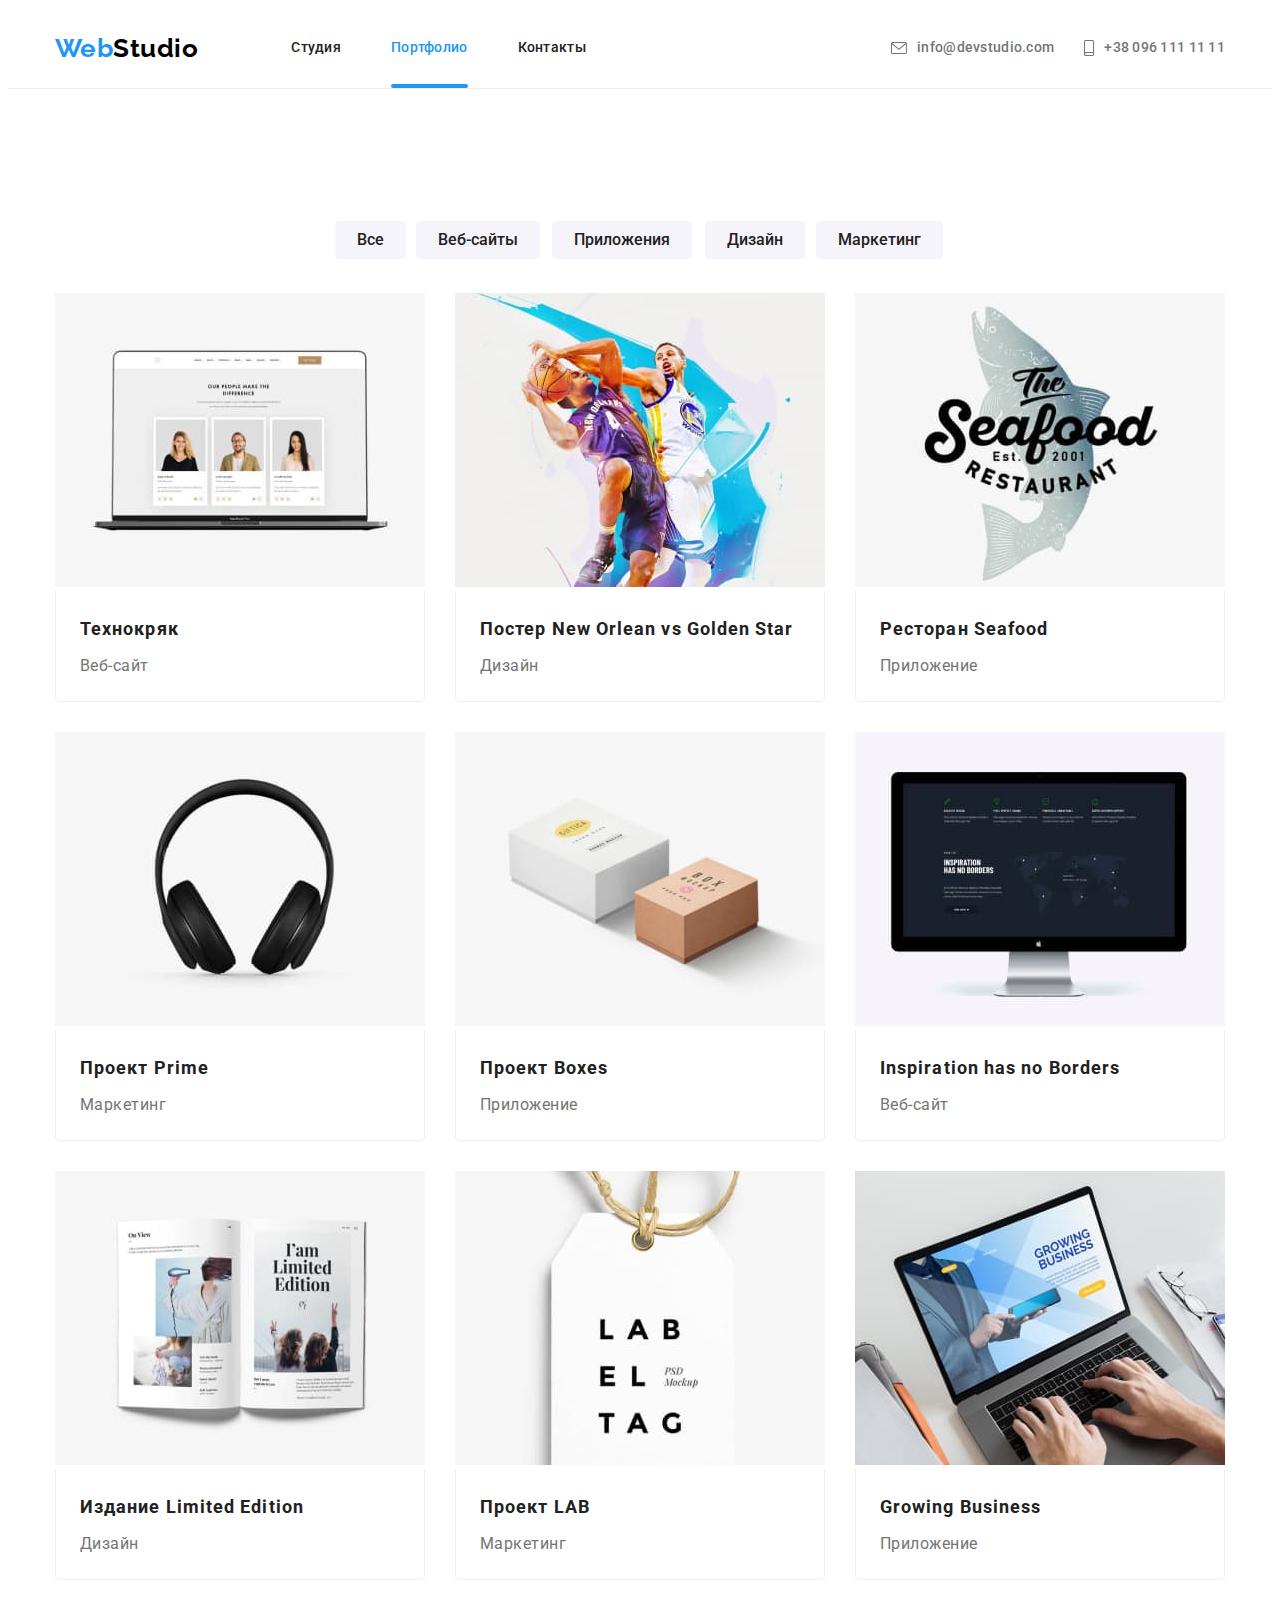
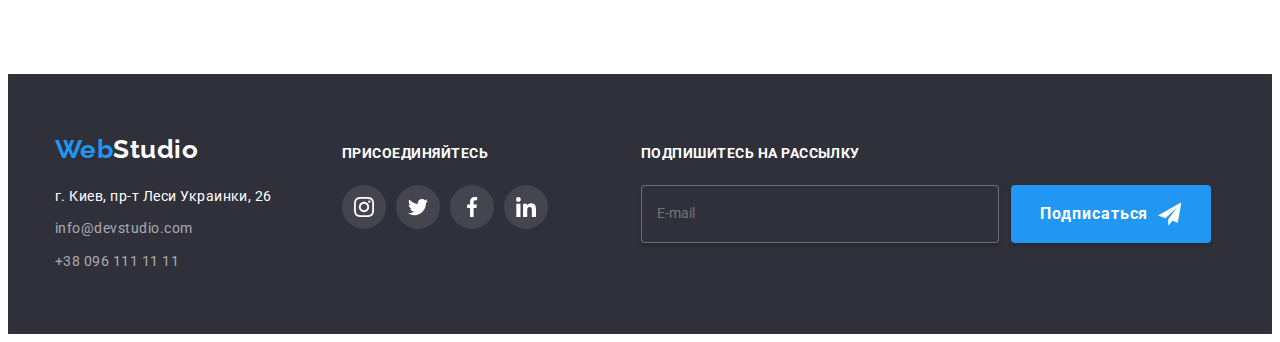
==== portfolio.html @ c2af472f "start" ====
<!DOCTYPE html>
<html lang="ru">
  <head>
    <meta charset="Utf-8" />
    <meta http-equiv="X-UA-Compatible" content="IE=Edge" />
    <title>Портфолио</title>
    <link
      href="https://fonts.googleapis.com/css2?family=Raleway:wght@700&family=Roboto:wght@400;500;700;900&display=swap"
      rel="stylesheet"
    />
    <link
      rel="stylesheet"
      href="https://cdnjs.cloudflare.com/ajax/libs/modern-normalize/1.0.0/modern-normalize.min.css"
      integrity="sha512-ISS7cAi1PEhQ8jnbJpJZMd29NlhNj4AWYyLOSp2CE/CsHxTCu+r+t0D2yoJudVrd0/8fTVPUVDzY5Tvli75u/g=="
      crossorigin="anonymous"
      referrerpolicy="no-referrer"
    />
    <link rel="stylesheet" href="./css/styles.css" />
  </head>
  <body>
    <header class="header">
      <div class="container nav-container">
        <a href="./index.html" class="logo"
          ><span class="logo-accent">Web</span>Studio</a
        >
        <nav>
          <ul class="site-nav list">
            <li class="site-nav__item">
              <a href="./index.html" class="site-nav__link">Студия</a>
            </li>
            <li class="site-nav__item">
              <a
                href="./portfolio.html"
                class="site-nav__link site-nav__link--current"
                >Портфолио</a
              >
            </li>
            <li class="site-nav__item">
              <a href="#" class="site-nav__link">Контакты</a>
            </li>
          </ul>
        </nav>
        <ul class="contacts list">
          <li class="contacts__item">
            <a class="contacts__link" href="mailto:info@devstudio.com">
              <svg class="contact__icon" width="16" height="12">
                <use href="./images/symbol-defs.svg#envelope"></use>
              </svg>
              info@devstudio.com
            </a>
          </li>
          <li class="contacts__item">
            <a class="contacts__link" href="tel:+380961111111">
              <svg class="contact__icon" width="10" height="16">
                <use href="./images/symbol-defs.svg#smartphone"></use>
              </svg>
              +38 096 111 11 11</a
            >
          </li>
        </ul>
      </div>
    </header>
    <main>
      <section class="section">
        <div class="container">
          <h1 class="portfolio-title">Портфолио</h1>
          <ul class="list btn">
            <li class="item btn-all">
              <button type="button" class="button-primary button-secondary">
                Все
              </button>
            </li>
            <li class="item btn-web">
              <button type="button" class="button-primary button-secondary">
                Веб-сайты
              </button>
            </li>
            <li class="item btn-app">
              <button type="button" class="button-primary button-secondary">
                Приложения
              </button>
            </li>
            <li class="item btn-design">
              <button type="button" class="button-primary button-secondary">
                Дизайн
              </button>
            </li>
            <li class="item btn-marketing">
              <button type="button" class="button-primary button-secondary">
                Маркетинг
              </button>
            </li>
          </ul>
          <ul class="portfolio list">
            <li class="element">
              <a href="#" class="card">
                <div class="portfolio-position">
                  <img
                    src="./images/portf(1).jpg"
                    alt="Технокряк"
                    width="370"
                  />
                  <p class="animation-text">
                    Технокряк это современная площадка распространения
                    коронавируса. Компании используют эту платформу для
                    цифрового шпионажа и атак на защищённые сервера конкурентов.
                  </p>
                </div>
                <div class="padding">
                  <h2>Технокряк</h2>
                  <p>Веб-сайт</p>
                </div>
              </a>
            </li>
            <li class="element">
              <a href="#" class="card">
                <div class="portfolio-position">
                  <img
                    src="./images/portf(2).jpg"
                    alt="Постер New Orlean vs Golden Star"
                    width="370"
                  />
                  <p class="animation-text">
                    Технокряк это современная площадка распространения
                    коронавируса. Компании используют эту платформу для
                    цифрового шпионажа и атак на защищённые сервера конкурентов.
                  </p>
                </div>
                <div class="padding">
                  <h2>Постер New Orlean vs Golden Star</h2>
                  <p>Дизайн</p>
                </div>
              </a>
            </li>
            <li class="element">
              <a href="#" class="card">
                <div class="portfolio-position">
                  <img
                    src="./images/portf(3).jpg"
                    alt="Ресторан Seafood"
                    width="370"
                  />
                  <p class="animation-text">
                    Технокряк это современная площадка распространения
                    коронавируса. Компании используют эту платформу для
                    цифрового шпионажа и атак на защищённые сервера конкурентов.
                  </p>
                </div>
                <div class="padding">
                  <h2>Ресторан Seafood</h2>
                  <p>Приложение</p>
                </div>
              </a>
            </li>
            <li class="element">
              <a href="#" class="card">
                <div class="portfolio-position">
                  <img src="./images/portf(4).jpg" alt="Наушники" width="370" />
                  <p class="animation-text">
                    Технокряк это современная площадка распространения
                    коронавируса. Компании используют эту платформу для
                    цифрового шпионажа и атак на защищённые сервера конкурентов.
                  </p>
                </div>
                <div class="padding">
                  <h2>Проект Prime</h2>
                  <p>Маркетинг</p>
                </div>
              </a>
            </li>
            <li class="element">
              <a href="#" class="card">
                <div class="portfolio-position">
                  <img
                    src="./images/portf(5).jpg"
                    alt="2 коробки"
                    width="370"
                  />
                  <p class="animation-text">
                    Технокряк это современная площадка распространения
                    коронавируса. Компании используют эту платформу для
                    цифрового шпионажа и атак на защищённые сервера конкурентов.
                  </p>
                </div>
                <div class="padding">
                  <h2>Проект Boxes</h2>
                  <p>Приложение</p>
                </div>
              </a>
            </li>
            <li class="element">
              <a href="#" class="card">
                <div class="portfolio-position">
                  <img src="./images/portf(6).jpg" alt="Монитор" width="370" />
                  <p class="animation-text">
                    Технокряк это современная площадка распространения
                    коронавируса. Компании используют эту платформу для
                    цифрового шпионажа и атак на защищённые сервера конкурентов.
                  </p>
                </div>
                <div class="padding">
                  <h2>Inspiration has no Borders</h2>
                  <p>Веб-сайт</p>
                </div>
              </a>
            </li>
            <li class="element">
              <a href="#" class="card">
                <div class="portfolio-position">
                  <img src="./images/portf(7).jpg" alt="Книга" width="370" />
                  <p class="animation-text">
                    Технокряк это современная площадка распространения
                    коронавируса. Компании используют эту платформу для
                    цифрового шпионажа и атак на защищённые сервера конкурентов.
                  </p>
                </div>
                <div class="padding">
                  <h2>Издание Limited Edition</h2>
                  <p>Дизайн</p>
                </div>
              </a>
            </li>
            <li class="element">
              <a href="#" class="card">
                <div class="portfolio-position">
                  <img
                    src="./images/portf(8).jpg"
                    alt="Проект LAB"
                    width="370"
                  />
                  <p class="animation-text">
                    Технокряк это современная площадка распространения
                    коронавируса. Компании используют эту платформу дляцифрового
                    шпионажа и атак на защищённые сервера конкурентов.
                  </p>
                </div>
                <div class="padding">
                  <h2>Проект LAB</h2>
                  <p>Маркетинг</p>
                </div>
              </a>
            </li>
            <li class="element">
              <a href="#" class="card">
                <div class="portfolio-position">
                  <img src="./images/portf(9).jpg" alt="Ноутбук" width="370" />
                  <p class="animation-text">
                    Технокряк это современная площадка распространения
                    коронавируса. Компании используют эту платформу дляцифрового
                    шпионажа и атак на защищённые сервера конкурентов.
                  </p>
                </div>
                <div class="padding">
                  <h2>Growing Business</h2>
                  <p>Приложение</p>
                </div>
              </a>
            </li>
          </ul>
        </div>
      </section>
    </main>
    <!-- foter -->
    <footer class="page-foter">
      <div class="container container-foter">
        <div class="foter-nav">
          <a href="./index.html" class="foter-logo"
            ><span class="logo-accent">Web</span>Studio</a
          >
          <address class="address-section">
            <ul class="list">
              <li class="address-section__item">
                <a
                  href="#"
                  class="address-section__link address-section__link--white"
                >
                  г. Киев, пр-т Леси Украинки, 26</a
                >
              </li>
              <li class="address-section__item">
                <a
                  href="mailto:info@devstudio.com"
                  class="address-section__link"
                >
                  info@devstudio.com</a
                >
              </li>
              <li class="address-section__item">
                <a href="tel:+380961111111" class="address-section__link">
                  +38 096 111 11 11</a
                >
              </li>
            </ul>
          </address>
        </div>
        <div class="social-foter">
          <p class="join">присоединяйтесь</p>
          <ul class="social list">
            <li class="social__item">
              <a class="social-foter__link" href="#">
                <svg class="social__icon">
                  <use href="./images/symbol-defs.svg#instagram"></use>
                </svg>
              </a>
            </li>
            <li class="social__item">
              <a class="social-foter__link" href="#"
                ><svg class="social__icon">
                  <use href="./images/symbol-defs.svg#twitter"></use>
                </svg>
              </a>
            </li>
            <li class="social__item">
              <a class="social-foter__link" href="#"
                ><svg class="social__icon">
                  <use href="./images/symbol-defs.svg#facebook"></use>
                </svg>
              </a>
            </li>
            <li class="social__item">
              <a class="social-foter__link" href="#"
                ><svg class="social__icon">
                  <use href="./images/symbol-defs.svg#linkedin"></use>
                </svg>
              </a>
            </li>
          </ul>
        </div>
        <div class="subscribe">
          <p class="join">Подпишитесь на рассылку</p>
          <form class="subscribe-form">
            <input
              type="email"
              name="user_email"
              placeholder="E-mail"
              class="input-foter"
            />
            <button type="submit" class="button">
              Подписаться<svg width="24" height="24" class="subscribe-icon">
                <use href="./images/symbol-defs.svg#subscribe"></use>
              </svg>
            </button>
          </form>
        </div>
      </div>
    </footer>
  </body>
</html>
---- css/styles.css ----
/* с прозрачностью rgba(255, 255, 255, 0.6); */
:root {
  --main-text-color: #757575;
  --title-text-color: #212121;
  --accent-color: #2196f3;
  --white-color: #ffffff;
  --background-black: #2f303a;
  --background-section: #f5f4fa;
  --main-font: Roboto, sans-serif;
  --main-foter-color: #000000;
  --box-shadow: 0px 1px 3px rgba(0, 0, 0, 0.12), 0px 1px 1px rgba(0, 0, 0, 0.14),
    0px 2px 1px rgba(0, 0, 0, 0.2);
}
html {
  box-sizing: border-box;
}
*,
*::before,
*::after {
  box-sizing: inherit;
}
body {
  background-color: var(--white-color);
  color: var(--main-text-color);
  font-family: var(--main-font);
  letter-spacing: 0.03em;
}
.container {
  width: 1200px;
  padding-left: 15px;
  padding-right: 15px;
  margin: 0 auto;
}

/* Утилиты */
.list {
  list-style: none;
  padding: 0;
  margin: 0;
}
.section {
  padding-top: 94px;
  padding-bottom: 94px;
}

/* header */
.header {
  border-bottom: 1px solid #ececec;
}
.logo,
.foter-logo {
  color: var(--main-foter-color);
  font-family: Raleway, sans-serif;
  font-weight: 700;
  font-size: 26px;
  line-height: 1.19;
  text-decoration: none;
}
.logo-accent {
  color: var(--accent-color);
}
.foter-logo {
  display: inline-block;
  margin-bottom: 20px;
  color: var(--white-color);
}
/* Навигация */
.nav-container {
  display: flex;
  align-items: center;
}
.site-nav {
  display: flex;
  margin-left: 93px;
}
.site-nav__item:not(:last-child) {
  margin-right: 50px;
}
.site-nav__link {
  position: relative;

  display: block;
  padding-top: 32px;
  padding-bottom: 32px;
  color: #212121;
  font-weight: 500;
  font-size: 14px;
  line-height: 1.14;
  letter-spacing: 0.02em;
  text-decoration: none;
  transition: color 250ms cubic-bezier(0.4, 0, 0.2, 1),
    fill 250ms cubic-bezier(0.4, 0, 0.2, 1);
}
.site-nav__link:hover,
.site-nav__link:focus {
  color: var(--accent-color);
}
.site-nav__link--current {
  color: var(--accent-color);
}
.site-nav__link--current::after {
  position: absolute;
  display: block;
  border-radius: 2px;
  bottom: 0;
  content: "";
  height: 4px;
  width: 100%;
  background-color: var(--accent-color);
}
/* контакты */
.contacts {
  display: flex;
  margin-left: auto;
}
.contacts__item:not(:last-child) {
  margin-right: 30px;
}
.contacts__link {
  display: flex;
  align-items: center;
  color: var(--main-text-color);
  font-weight: 500;
  font-size: 14px;
  line-height: 1.14;
  letter-spacing: 0.02em;
  text-decoration: none;
  transition: color 250ms cubic-bezier(0.4, 0, 0.2, 1),
    fill 250ms cubic-bezier(0.4, 0, 0.2, 1);
}
.contacts__link:hover,
.contacts__link:focus {
  color: var(--accent-color);
}
.contact__icon {
  fill: currentColor;
  margin-right: 10px;
}
/* сss для странички "Студия" */
/* hero */
.section-hero {
  padding-top: 200px;
  padding-bottom: 200px;
  /* background-color: var(--background-black); */
  text-align: center;
}
.background-image {
  background-color: #c4c4c4;
  background-image: linear-gradient(
      to right,
      rgba(47, 48, 58, 0.4),
      rgba(47, 48, 58, 0.4)
    ),
    url(../images/backgroundhero.jpg);
  background-repeat: no-repeat;
  background-position: center;
  background-size: cover;
  max-width: 1600px;
  height: 600px;
  margin-right: auto;
  margin-left: auto;
  border: 1px solid #000000;
  filter: drop-shadow(0px 4px 4px rgba(0, 0, 0, 0.25));
}
.section-hero__title {
  margin-top: 0;
  margin-bottom: 30px;
  width: 696px;
  margin-left: auto;
  margin-right: auto;

  color: var(--white-color);
  font-weight: 900;
  font-size: 44px;
  line-height: 1.36;
  text-transform: uppercase;
  letter-spacing: 0.06em;
}
.button {
  border: none;
  width: 200px;
  min-height: 50px;
  border-radius: 4px;
  color: var(--white-color);
  background-color: var(--accent-color);
  cursor: pointer;
  font-family: inherit;
  font-weight: 700;
  font-size: 16px;
  line-height: 1.87;
  letter-spacing: 0.06em;
  box-shadow: 0px 4px 4px rgba(0, 0, 0, 0.15);
  transition: background-color 250ms cubic-bezier(0.4, 0, 0.2, 1);
}
.button:hover,
.button:focus {
  background-color: #188ce8;
}
/* features */
.section-features__title {
  margin: 0;
  visibility: hidden;
}
.features {
  padding-bottom: 0;
}
.section-features__list {
  display: flex;
  justify-content: space-between;
}
.section-features__item {
  width: 270px;
}
.section-features__name {
  margin-bottom: 10px;
  margin-top: 0;
  color: var(--title-text-color);
  font-weight: 700;
  font-size: 14px;
  line-height: 1.14;
  text-transform: uppercase;
}
.section-features__text {
  margin-bottom: 0;
  margin-top: 0;
  font-size: 14px;
  line-height: 1.7;
}
.section-features__icon {
  width: 70px;
  height: 70px;
}
.features-icon-section {
  display: flex;
  justify-content: center;
  align-items: center;
  border-radius: 4px;
  width: 270px;
  height: 120px;
  margin-bottom: 30px;
  background-color: var(--background-section);
}
/* section */
.section-work__list {
  display: flex;
  justify-content: space-between;
}
.section-work__title {
  margin-top: 0;
  margin-bottom: 50px;
  color: var(--title-text-color);
  font-weight: 700;
  font-size: 36px;
  line-height: 1.16;
  text-align: center;
}
.section-work__position {
  position: relative;
}
.section-work__image {
  display: block;
}
.section-work__text {
  position: absolute;
  bottom: 0;
  left: 0;
  height: 70px;
  width: 100%;
  display: flex;
  align-items: center;
  justify-content: center;
  background-color: rgba(47, 48, 58, 0.8);
  text-transform: uppercase;
  font-size: 14px;
  font-weight: 700;
  color: var(--white-color);
  margin: 0;
}
/* team */
.section-team__list {
  display: flex;
  justify-content: space-between;
}
.padding-team {
  padding-top: 30px;
  padding-bottom: 30px;
}
.section-team__item {
  box-shadow: var(--box-shadow);
  border-radius: 0px 0px 4px 4px;
  text-align: center;
  background-color: var(--white-color);
}
.section-team {
  background-color: var(--background-section);
}

.section-team__image {
  display: block;
}
.section-team__name {
  margin-top: 0;
  margin-bottom: 10px;
  color: var(--title-text-color);
  font-weight: 500;
  font-size: 16px;
  line-height: 1.18;
}
.section-team__title {
  margin-top: 0;
  margin-bottom: 50px;
  color: var(--title-text-color);
  font-weight: 700;
  font-size: 36px;
  line-height: 1.16;
  text-align: center;
}
.section-team__text {
  margin-bottom: 16px;
  margin-top: 0;

  font-size: 16px;
  line-height: 1.18;
}
.social__link {
  display: flex;
  padding: 12px;
  fill: #afb1b8;
  border-radius: 50%;
  transition: background-color 250ms cubic-bezier(0.4, 0, 0.2, 1),
    fill 250ms cubic-bezier(0.4, 0, 0.2, 1);
}
.social__item:not(:last-child) {
  margin-right: 10px;
}
.social__item {
  width: 44px;
  height: 44px;
}
.social {
  display: flex;
  justify-content: center;
}
.social__icon {
  width: 20px;
  height: 20px;
  transition: fill 250ms cubic-bezier(0.4, 0, 0.2, 1);
}

.social__link:hover,
.social__link:focus {
  box-sizing: border-box;
  filter: drop-shadow(0px 4px 4px rgba(0, 0, 0, 0.25));
  fill: var(--white-color);
  background-color: var(--accent-color);
}
.section-client__title {
  margin-top: 0;
  margin-bottom: 50px;
  color: var(--title-text-color);
  font-weight: 700;
  font-size: 36px;
  line-height: 1.16;
  text-align: center;
}
.section-client__list {
  display: flex;
}
.section-client__item {
  display: flex;
  text-align: center;
}
.section-client__item:not(:last-child) {
  margin-right: 30px;
}
.section-client__link {
  display: flex;
  width: 170px;
  height: 92px;
  justify-content: center;
  align-items: center;
  fill: #afb1b8;
  border: 1px solid #afb1b8;
  border-radius: 4px;
  transition: border 250ms cubic-bezier(0.4, 0, 0.2, 1),
    fill 250ms cubic-bezier(0.4, 0, 0.2, 1);
}
.section-client__link:hover,
.section-client__link:focus {
  fill: var(--accent-color);
  border: 1px solid var(--accent-color);
}

/* css для "Портфолио" */
.portfolio-title {
  visibility: hidden;
  margin: 0;
}
.btn {
  display: flex;
  padding-bottom: 34px;
  justify-content: center;
}
.btn .item:not(:last-child) {
  margin-right: 8px;
}
.btn-all {
  width: 73px;
}
.btn-web {
  width: 128px;
}
.btn-app {
  width: 145px;
}
.btn-design {
  width: 103px;
}
.btn-marketing {
  width: 130px;
}
.button-primary {
  min-height: 38px;
  border: none;
  border-radius: 4px;
  padding: 6px 22px;
  color: var(--title-text-color);
  background-color: var(--background-section);
  cursor: pointer;
  font-family: inherit;
  font-weight: 500;
  font-size: 16px;
  line-height: 1.62;
  transition: color 250ms cubic-bezier(0.4, 0, 0.2, 1),
    background-color 250ms cubic-bezier(0.4, 0, 0.2, 1),
    box-shadow 250ms cubic-bezier(0.4, 0, 0.2, 1);
}
.button-secondary:hover,
.button-secondary:focus {
  color: var(--white-color);
  background-color: var(--accent-color);
  box-shadow: 0px 4px 4px rgba(0, 0, 0, 0.25);
}
.portfolio {
  display: flex;
  flex-wrap: wrap;
}
.element {
  margin-right: 30px;
  margin-bottom: 30px;
  width: 370px;
}
.element > img {
  display: block;
}
.element:nth-child(3n) {
  margin-right: 0;
}
.element:nth-last-child(-n + 3) {
  margin-bottom: 0;
}
.card {
  display: block;
  text-decoration: none;
  transition: box-shadow 250ms cubic-bezier(0.4, 0, 0.2, 1);
  border-radius: 5px;
}
.card > img {
  display: block;
}
.card:hover,
.card:focus {
  box-shadow: 1px 4px 6px rgba(0, 0, 0, 0.16), 0px 4px 4px rgba(0, 0, 0, 0.06),
    0px 1px 1px rgba(0, 0, 0, 0.12);
}
.card:hover .animation-text,
.card:focus .animation-text {
  transform: translateY(0);
}
.portfolio h2 {
  margin-top: 0;
  margin-bottom: 4px;
  color: var(--title-text-color);
  font-weight: 700;
  font-size: 18px;
  line-height: 2;
  letter-spacing: 0.06em;
}
.portfolio-position .animation-text {
  color: var(--white-color);
  font-size: 18px;
  line-height: 1.56;
}
.portfolio p {
  margin: 0;
  font-size: 16px;
  line-height: 1.87;
  color: var(--main-text-color);
}
.padding {
  border: 1px solid #eeeeee;
  box-sizing: border-box;
  border-bottom-right-radius: 5px;
  border-bottom-left-radius: 5px;
  border-top: 0;
  padding: 20px 24px;
}
.portfolio-position {
  position: relative;
  overflow: hidden;
}
.animation-text {
  position: absolute;
  top: 0;
  left: 0;
  transform: translateY(100%);
  width: 100%;
  height: 100%;
  padding: 63px 24px 10px;
  overflow: auto;
  background-color: rgba(33, 150, 243, 0.9);
  transition: transform 250ms cubic-bezier(0.4, 0, 0.2, 1);
}
/* foter */
.page-foter {
  padding-top: 60px;
  padding-bottom: 60px;

  background-color: var(--background-black);
  font-size: 14px;
  line-height: 1.7;
}
.address-section__item:not(:last-child) {
  margin-bottom: 9px;
}
.address-section__item {
  font-style: normal;
}
.address-section__link {
  color: rgba(255, 255, 255, 0.6);
  text-decoration: none;
  transition: color 250ms cubic-bezier(0.4, 0, 0.2, 1);
}
.address-section__link--white {
  color: var(--white-color);
  text-decoration: none;
  transition: color 250ms cubic-bezier(0.4, 0, 0.2, 1);
}
.address-section__link:focus,
.address-section__link:hover {
  color: var(--accent-color);
}

.social-foter {
  margin-left: 70px;
}
.container-foter {
  display: flex;
  align-items: baseline;
}
.join {
  display: inline-block;
  margin-top: 0;
  margin-bottom: 20px;
  text-transform: uppercase;
  color: var(--white-color);
  font-weight: 700;
}
.social-foter__link {
  display: flex;
  padding: 12px;
  fill: var(--white-color);
  background-color: rgba(255, 255, 255, 0.1);
  border-radius: 50%;
  transition: background-color 250ms cubic-bezier(0.4, 0, 0.2, 1);
}
.social-foter__link:hover,
.social-foter__link:focus {
  background-color: var(--accent-color);
}
.subscribe-form {
  display: flex;
}

.subscribe-icon {
  margin-left: 10px;
}
.subscribe-form .button {
  display: flex;
  align-items: center;
  padding: 10px 29px;
}
.subscribe {
  margin-left: 93px;
}
.subscribe-form::placeholder {
  color: rgba(255, 255, 255, 0.6);
  font-size: 16px;
  line-height: 1.25;
  letter-spacing: 0.03em;
}
.input-foter {
  min-width: 358px;
  min-height: 50px;
  margin-right: 12px;
  padding: 16px 15px;
  box-shadow: 0px 4px 4px rgba(0, 0, 0, 0.15);
  border-radius: 4px;
  border: 1px solid rgba(255, 255, 255, 0.3);
  background-color: var(--background-black);
  color: var(--white-color);
  font: var(--main-font);
}
/* modal */
.backdrop {
  position: fixed;
  top: 0;
  left: 0;
  width: 100%;
  height: 100%;
  background-color: rgba(0, 0, 0, 0.2);
  opacity: 1;
  transition: opacity 250ms cubic-bezier(0.4, 0, 0.2, 1);
}
.backdrop.is-hidden {
  opacity: 0;
  pointer-events: none;
}
.modal {
  position: absolute;
  top: 50%;
  left: 50%;
  transform: translate(-50%, -50%);
  min-width: 528px;
  min-height: 581px;
  background-color: var(--white-color);
  box-shadow: 0px 1px 3px rgb(0 0 0 / 12%), 0px 1px 1px rgb(0 0 0 / 14%),
    0px 2px 1px rgb(0 0 0 / 20%);
  border-radius: 4px;
}
.modal__button {
  position: absolute;
  right: 8px;
  top: 8px;
  border: 1px solid rgba(0, 0, 0, 10%);
  border-radius: 50%;
  cursor: pointer;
  width: 30px;
  height: 30px;
  padding: 0;
  background-color: var(--white-color);
}
.modal__button:hover,
.modal__button:focus {
  fill: var(--accent-color);
}

.modal-form {
  display: flex;
  flex-direction: column;
  text-align: left;
  justify-content: center;

  padding: 40px;
}
.modal-form__title {
  display: flex;
  justify-content: center;
  font-size: 20px;
  line-height: 1.15;
  font-weight: 700;
  color: var(--title-text-color);
  text-align: center;
  margin-bottom: 12px;
  margin-top: 0;
}
.form-item {
  margin: 0;
}
.form-item:nth-child(1) {
  margin-bottom: 4px;
}
.form-input {
  display: block;
  width: 100%;
  height: 40px;
  cursor: pointer;
  padding-left: 42px;
  outline: none;
  background: transparent;
  border: 1px solid rgba(33, 33, 33, 0.2);
  box-sizing: border-box;
  border-radius: 4px;

  transition: border-color 250ms cubic-bezier(0.4, 0, 0.2, 1);
}
.form-input:focus,
.form-input:focus + .form-icon {
  border-color: var(--accent-color);
  fill: var(--accent-color);
}
.form-field {
  position: relative;

  margin-bottom: 10px;
}
.form-lebel {
  display: block;
  cursor: pointer;

  font-size: 12px;
  line-height: 1.16;
  letter-spacing: 0.01em;
}
.form-icon {
  position: absolute;

  left: 12px;
  top: 50%;
  display: block;
  width: 18px;
  height: 18px;
  fill: #212121;
  transition: fill 250ms cubic-bezier(0.4, 0, 0.2, 1);
}

.comment-text {
  display: block;
  margin-top: 0;
  margin-bottom: 4px;
  cursor: pointer;
  font-size: 12px;
  line-height: 1.16;
  letter-spacing: 0.01em;
}

.comment {
  width: 100%;
  height: 120px;
  padding: 16px 12px;
  resize: none;
  border-radius: 4px;
  border: 1px solid rgba(33, 33, 33, 0.2);
  margin-bottom: 20px;
  cursor: pointer;

  transition: border-color 250ms cubic-bezier(0.4, 0, 0.2, 1);
}
.comment::placeholder {
  color: rgba(117, 117, 117, 0.5);
  font-size: 12px;
  line-height: 1.16;
  letter-spacing: 0.01em;
}

.form-comment:focus,
.comment:focus {
  outline: none;
  border-color: var(--accent-color);
}

.checkbox {
  display: flex;
  justify-content: center;
  align-items: center;
  font-size: 14px;
  line-height: 1.71;
  cursor: pointer;
  margin-bottom: 30px;
}
.policy {
  position: absolute;
  width: 1px;
  height: 1px;
  margin: -1px;
  border: 0;
  padding: 0;
  white-space: nowrap;
  clip-path: inset(100%);
  clip: rect(0 0 0 0);
  overflow: hidden;
}
.checkbox-icon {
  width: 16px;
  height: 15px;
  border: 2px solid #000000;
  border-radius: 2px;
  box-shadow: 0px 4px 4px rgba(0, 0, 0, 0.25);
  margin-right: 8px;
  fill: var(--white-color);
  transition: border-color 250ms cubic-bezier(0.4, 0, 0.2, 1),
    background-color 250ms cubic-bezier(0.4, 0, 0.2, 1);
}
.policy:checked + .checkbox-icon {
  background-color: var(--accent-color);
  border-color: var(--accent-color);
  background-origin: border-box;
  background-size: contain;
}
.agreement-conditions {
  color: var(--accent-color);
}
.btn-submit {
  align-self: center;
}
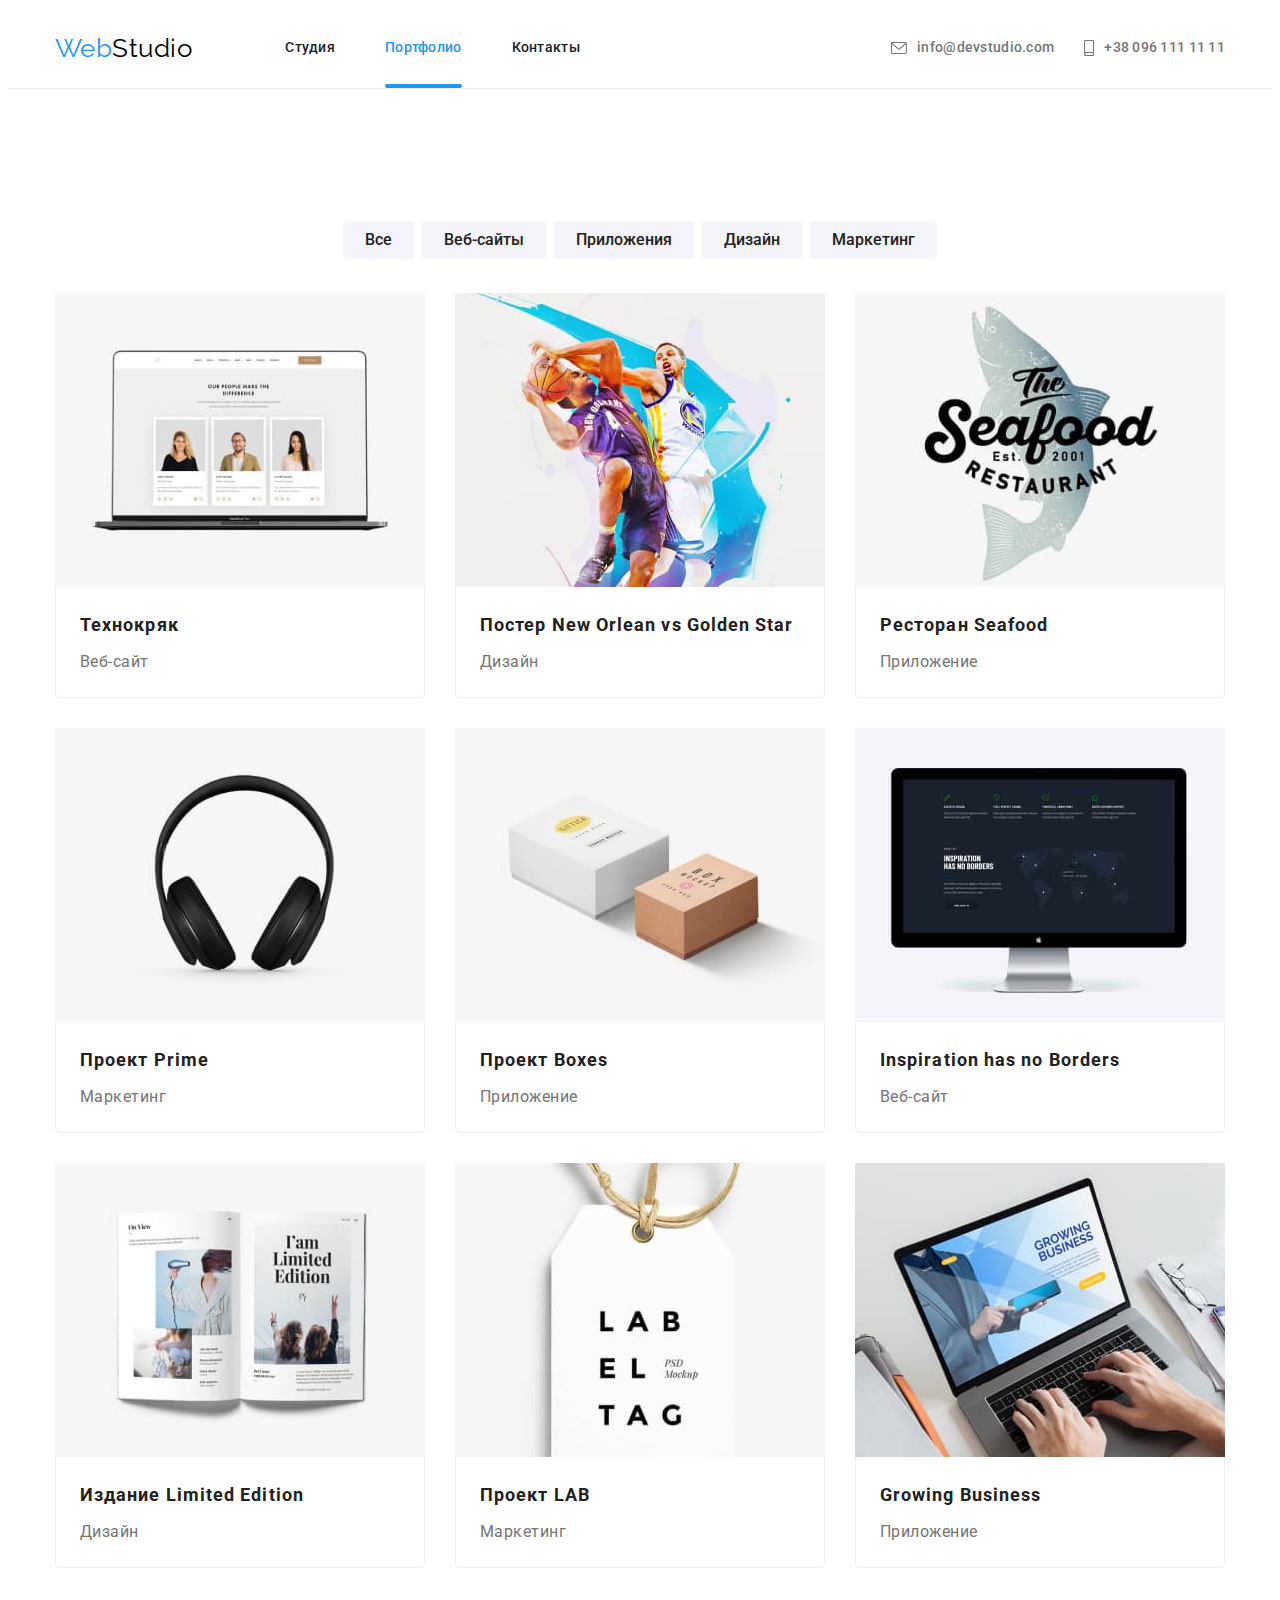
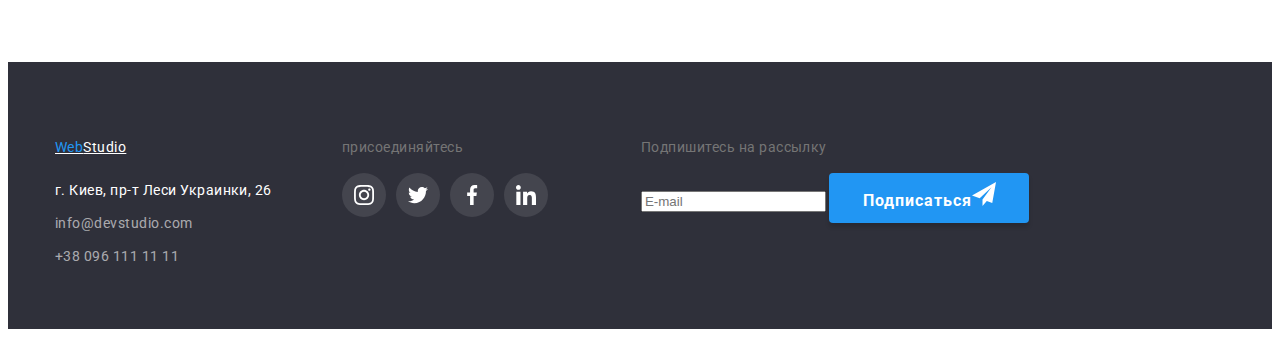
==== commit 28259038: "Попытка переделать код по БЭМУ" ====
--- a/portfolio.html
+++ b/portfolio.html
@@ -63,196 +63,196 @@
     <main>
       <section class="section">
         <div class="container">
-          <h1 class="portfolio-title">Портфолио</h1>
-          <ul class="list btn">
-            <li class="item btn-all">
-              <button type="button" class="button-primary button-secondary">
+          <h1 class="portfolio__title">Портфолио</h1>
+          <ul class="list button-gallery">
+            <li class="button-gallery__item">
+              <button type="button" class="button-gallery__btn">
                 Все
               </button>
             </li>
-            <li class="item btn-web">
-              <button type="button" class="button-primary button-secondary">
+            <li class="button-gallery__item">
+              <button type="button" class="button-gallery__btn">
                 Веб-сайты
               </button>
             </li>
-            <li class="item btn-app">
-              <button type="button" class="button-primary button-secondary">
+            <li class="button-gallery__item">
+              <button type="button" class="button-gallery__btn">
                 Приложения
               </button>
             </li>
-            <li class="item btn-design">
-              <button type="button" class="button-primary button-secondary">
+            <li class="button-gallery__item">
+              <button type="button" class="button-gallery__btn">
                 Дизайн
               </button>
             </li>
-            <li class="item btn-marketing">
-              <button type="button" class="button-primary button-secondary">
+            <li class="button-gallery__item">
+              <button type="button" class="button-gallery__btn">
                 Маркетинг
               </button>
             </li>
           </ul>
           <ul class="portfolio list">
-            <li class="element">
-              <a href="#" class="card">
-                <div class="portfolio-position">
-                  <img
+            <li class="portfolio__item">
+              <a href="#" class="portfolio__link">
+                <div class="portfolio__position">
+                  <img class="portfolio__image"
                     src="./images/portf(1).jpg"
                     alt="Технокряк"
                     width="370"
                   />
-                  <p class="animation-text">
-                    Технокряк это современная площадка распространения
-                    коронавируса. Компании используют эту платформу для
-                    цифрового шпионажа и атак на защищённые сервера конкурентов.
-                  </p>
-                </div>
-                <div class="padding">
-                  <h2>Технокряк</h2>
-                  <p>Веб-сайт</p>
-                </div>
-              </a>
-            </li>
-            <li class="element">
-              <a href="#" class="card">
-                <div class="portfolio-position">
-                  <img
+                  <p class="portfolio__slide">
+                    Технокряк это современная площадка распространения
+                    коронавируса. Компании используют эту платформу для
+                    цифрового шпионажа и атак на защищённые сервера конкурентов.
+                  </p>
+                </div>
+                <div class="portfolio__box">
+                  <h2 class="portfolio__name">Технокряк</h2>
+                  <p class="portfolio__text" >Веб-сайт</p>
+                </div>
+              </a>
+            </li>
+            <li class="portfolio__item">
+              <a href="#" class="portfolio__link">
+                <div class="portfolio__position">
+                  <img class="portfolio__image"
                     src="./images/portf(2).jpg"
                     alt="Постер New Orlean vs Golden Star"
                     width="370"
                   />
-                  <p class="animation-text">
-                    Технокряк это современная площадка распространения
-                    коронавируса. Компании используют эту платформу для
-                    цифрового шпионажа и атак на защищённые сервера конкурентов.
-                  </p>
-                </div>
-                <div class="padding">
-                  <h2>Постер New Orlean vs Golden Star</h2>
-                  <p>Дизайн</p>
-                </div>
-              </a>
-            </li>
-            <li class="element">
-              <a href="#" class="card">
-                <div class="portfolio-position">
-                  <img
+                  <p class="portfolio__slide">
+                    Технокряк это современная площадка распространения
+                    коронавируса. Компании используют эту платформу для
+                    цифрового шпионажа и атак на защищённые сервера конкурентов.
+                  </p>
+                </div>
+                <div class="portfolio__box">
+                  <h2 class="portfolio__name">Постер New Orlean vs Golden Star</h2>
+                  <p class="portfolio__text">Дизайн</p>
+                </div>
+              </a>
+            </li>
+            <li class="portfolio__item">
+              <a href="#" class="portfolio__link">
+                <div class="portfolio__position">
+                  <img class="portfolio__image"
                     src="./images/portf(3).jpg"
                     alt="Ресторан Seafood"
                     width="370"
                   />
-                  <p class="animation-text">
-                    Технокряк это современная площадка распространения
-                    коронавируса. Компании используют эту платформу для
-                    цифрового шпионажа и атак на защищённые сервера конкурентов.
-                  </p>
-                </div>
-                <div class="padding">
-                  <h2>Ресторан Seafood</h2>
-                  <p>Приложение</p>
-                </div>
-              </a>
-            </li>
-            <li class="element">
-              <a href="#" class="card">
-                <div class="portfolio-position">
-                  <img src="./images/portf(4).jpg" alt="Наушники" width="370" />
-                  <p class="animation-text">
-                    Технокряк это современная площадка распространения
-                    коронавируса. Компании используют эту платформу для
-                    цифрового шпионажа и атак на защищённые сервера конкурентов.
-                  </p>
-                </div>
-                <div class="padding">
-                  <h2>Проект Prime</h2>
-                  <p>Маркетинг</p>
-                </div>
-              </a>
-            </li>
-            <li class="element">
-              <a href="#" class="card">
-                <div class="portfolio-position">
-                  <img
+                  <p class="portfolio__slide">
+                    Технокряк это современная площадка распространения
+                    коронавируса. Компании используют эту платформу для
+                    цифрового шпионажа и атак на защищённые сервера конкурентов.
+                  </p>
+                </div>
+                <div class="portfolio__box">
+                  <h2 class="portfolio__name">Ресторан Seafood</h2>
+                  <p class="portfolio__text">Приложение</p>
+                </div>
+              </a>
+            </li>
+            <li class="portfolio__item">
+              <a href="#" class="portfolio__link">
+                <div class="portfolio__position">
+                  <img class="portfolio__image" src="./images/portf(4).jpg" alt="Наушники" width="370" />
+                  <p class="portfolio__slide">
+                    Технокряк это современная площадка распространения
+                    коронавируса. Компании используют эту платформу для
+                    цифрового шпионажа и атак на защищённые сервера конкурентов.
+                  </p>
+                </div>
+                <div class="portfolio__box">
+                  <h2 class="portfolio__name">Проект Prime</h2>
+                  <p class="portfolio__text">Маркетинг</p>
+                </div>
+              </a>
+            </li>
+            <li class="portfolio__item">
+              <a href="#" class="portfolio__link">
+                <div class="portfolio__position">
+                  <img class="portfolio__image"
                     src="./images/portf(5).jpg"
                     alt="2 коробки"
                     width="370"
                   />
-                  <p class="animation-text">
-                    Технокряк это современная площадка распространения
-                    коронавируса. Компании используют эту платформу для
-                    цифрового шпионажа и атак на защищённые сервера конкурентов.
-                  </p>
-                </div>
-                <div class="padding">
-                  <h2>Проект Boxes</h2>
-                  <p>Приложение</p>
-                </div>
-              </a>
-            </li>
-            <li class="element">
-              <a href="#" class="card">
-                <div class="portfolio-position">
-                  <img src="./images/portf(6).jpg" alt="Монитор" width="370" />
-                  <p class="animation-text">
-                    Технокряк это современная площадка распространения
-                    коронавируса. Компании используют эту платформу для
-                    цифрового шпионажа и атак на защищённые сервера конкурентов.
-                  </p>
-                </div>
-                <div class="padding">
-                  <h2>Inspiration has no Borders</h2>
-                  <p>Веб-сайт</p>
-                </div>
-              </a>
-            </li>
-            <li class="element">
-              <a href="#" class="card">
-                <div class="portfolio-position">
-                  <img src="./images/portf(7).jpg" alt="Книга" width="370" />
-                  <p class="animation-text">
-                    Технокряк это современная площадка распространения
-                    коронавируса. Компании используют эту платформу для
-                    цифрового шпионажа и атак на защищённые сервера конкурентов.
-                  </p>
-                </div>
-                <div class="padding">
-                  <h2>Издание Limited Edition</h2>
-                  <p>Дизайн</p>
-                </div>
-              </a>
-            </li>
-            <li class="element">
-              <a href="#" class="card">
-                <div class="portfolio-position">
-                  <img
+                  <p class="portfolio__slide">
+                    Технокряк это современная площадка распространения
+                    коронавируса. Компании используют эту платформу для
+                    цифрового шпионажа и атак на защищённые сервера конкурентов.
+                  </p>
+                </div>
+                <div class="portfolio__box">
+                  <h2 class="portfolio__name">Проект Boxes</h2>
+                  <p class="portfolio__text">Приложение</p>
+                </div>
+              </a>
+            </li>
+            <li class="portfolio__item">
+              <a href="#" class="portfolio__link">
+                <div class="portfolio__position">
+                  <img class="portfolio__image" src="./images/portf(6).jpg" alt="Монитор" width="370" />
+                  <p class="portfolio__slide">
+                    Технокряк это современная площадка распространения
+                    коронавируса. Компании используют эту платформу для
+                    цифрового шпионажа и атак на защищённые сервера конкурентов.
+                  </p>
+                </div>
+                <div class="portfolio__box">
+                  <h2 class="portfolio__name">Inspiration has no Borders</h2>
+                  <p class="portfolio__text">Веб-сайт</p>
+                </div>
+              </a>
+            </li>
+            <li class="portfolio__item">
+              <a href="#" class="portfolio__link">
+                <div class="portfolio__position">
+                  <img class="portfolio__image" src="./images/portf(7).jpg" alt="Книга" width="370" />
+                  <p class="portfolio__slide">
+                    Технокряк это современная площадка распространения
+                    коронавируса. Компании используют эту платформу для
+                    цифрового шпионажа и атак на защищённые сервера конкурентов.
+                  </p>
+                </div>
+                <div class="portfolio__box">
+                  <h2 class="portfolio__name">Издание Limited Edition</h2>
+                  <p class="portfolio__text">Дизайн</p>
+                </div>
+              </a>
+            </li>
+            <li class="portfolio__item">
+              <a href="#" class="portfolio__link">
+                <div class="portfolio__position">
+                  <img class="portfolio__image"
                     src="./images/portf(8).jpg"
                     alt="Проект LAB"
                     width="370"
                   />
-                  <p class="animation-text">
+                  <p class="portfolio__slide">
                     Технокряк это современная площадка распространения
                     коронавируса. Компании используют эту платформу дляцифрового
                     шпионажа и атак на защищённые сервера конкурентов.
                   </p>
                 </div>
-                <div class="padding">
-                  <h2>Проект LAB</h2>
-                  <p>Маркетинг</p>
-                </div>
-              </a>
-            </li>
-            <li class="element">
-              <a href="#" class="card">
-                <div class="portfolio-position">
-                  <img src="./images/portf(9).jpg" alt="Ноутбук" width="370" />
-                  <p class="animation-text">
+                <div class="portfolio__box">
+                  <h2 class="portfolio__name">Проект LAB</h2>
+                  <p class="portfolio__text">Маркетинг</p>
+                </div>
+              </a>
+            </li>
+            <li class="portfolio__item">
+              <a href="#" class="portfolio__link">
+                <div class="portfolio__position">
+                  <img class="portfolio__image" src="./images/portf(9).jpg" alt="Ноутбук" width="370" />
+                  <p class="portfolio__slide">
                     Технокряк это современная площадка распространения
                     коронавируса. Компании используют эту платформу дляцифрового
                     шпионажа и атак на защищённые сервера конкурентов.
                   </p>
                 </div>
-                <div class="padding">
-                  <h2>Growing Business</h2>
-                  <p>Приложение</p>
+                <div class="portfolio__box">
+                  <h2 class="portfolio__name">Growing Business</h2>
+                  <p class="portfolio__text">Приложение</p>
                 </div>
               </a>
             </li>
--- a/css/styles.css
+++ b/css/styles.css
@@ -47,14 +47,18 @@
 .header {
   border-bottom: 1px solid #ececec;
 }
-.logo,
-.foter-logo {
+.logo {
   color: var(--main-foter-color);
   font-family: Raleway, sans-serif;
-  font-weight: 700;
   font-size: 26px;
   line-height: 1.19;
   text-decoration: none;
+}
+.logo--foter{ 
+  display: inline-block;
+  color: var(--white-color);
+  margin-bottom: 20px;
+
 }
 .logo-accent {
   color: var(--accent-color);
@@ -230,7 +234,7 @@
   width: 70px;
   height: 70px;
 }
-.features-icon-section {
+.section-features__box {
   display: flex;
   justify-content: center;
   align-items: center;
@@ -281,7 +285,7 @@
   display: flex;
   justify-content: space-between;
 }
-.padding-team {
+.section-team__box {
   padding-top: 30px;
   padding-bottom: 30px;
 }
@@ -392,34 +396,20 @@
 }
 
 /* css для "Портфолио" */
-.portfolio-title {
+.portfolio__title {
   visibility: hidden;
   margin: 0;
 }
-.btn {
+.button-gallery {
   display: flex;
   padding-bottom: 34px;
   justify-content: center;
 }
-.btn .item:not(:last-child) {
+.button-gallery__item:not(:last-child) {
   margin-right: 8px;
 }
-.btn-all {
-  width: 73px;
-}
-.btn-web {
-  width: 128px;
-}
-.btn-app {
-  width: 145px;
-}
-.btn-design {
-  width: 103px;
-}
-.btn-marketing {
-  width: 130px;
-}
-.button-primary {
+
+.button-gallery__btn {
   min-height: 38px;
   border: none;
   border-radius: 4px;
@@ -435,8 +425,8 @@
     background-color 250ms cubic-bezier(0.4, 0, 0.2, 1),
     box-shadow 250ms cubic-bezier(0.4, 0, 0.2, 1);
 }
-.button-secondary:hover,
-.button-secondary:focus {
+.button-gallery__btn:hover,
+.button-gallery__btn:focus {
   color: var(--white-color);
   background-color: var(--accent-color);
   box-shadow: 0px 4px 4px rgba(0, 0, 0, 0.25);
@@ -445,39 +435,38 @@
   display: flex;
   flex-wrap: wrap;
 }
-.element {
+.portfolio__item {
   margin-right: 30px;
   margin-bottom: 30px;
   width: 370px;
 }
-.element > img {
-  display: block;
-}
-.element:nth-child(3n) {
+
+
+.portfolio__item:nth-child(3n) {
   margin-right: 0;
 }
-.element:nth-last-child(-n + 3) {
+.portfolio__item:nth-last-child(-n + 3) {
   margin-bottom: 0;
 }
-.card {
-  display: block;
+.portfolio__link {
   text-decoration: none;
   transition: box-shadow 250ms cubic-bezier(0.4, 0, 0.2, 1);
   border-radius: 5px;
 }
-.card > img {
-  display: block;
-}
-.card:hover,
-.card:focus {
+.portfolio__image {
+  display: block;
+}
+.portfolio__item:hover,
+.portfolio__item:focus {
   box-shadow: 1px 4px 6px rgba(0, 0, 0, 0.16), 0px 4px 4px rgba(0, 0, 0, 0.06),
     0px 1px 1px rgba(0, 0, 0, 0.12);
 }
-.card:hover .animation-text,
-.card:focus .animation-text {
+.portfolio__link:hover .portfolio__slide,
+.portfolio__link:focus .portfolio__slide {
   transform: translateY(0);
-}
-.portfolio h2 {
+  
+}
+.portfolio__name {
   margin-top: 0;
   margin-bottom: 4px;
   color: var(--title-text-color);
@@ -486,18 +475,15 @@
   line-height: 2;
   letter-spacing: 0.06em;
 }
-.portfolio-position .animation-text {
-  color: var(--white-color);
-  font-size: 18px;
-  line-height: 1.56;
-}
-.portfolio p {
+
+
+.portfolio__text {
   margin: 0;
   font-size: 16px;
   line-height: 1.87;
   color: var(--main-text-color);
 }
-.padding {
+.portfolio__box {
   border: 1px solid #eeeeee;
   box-sizing: border-box;
   border-bottom-right-radius: 5px;
@@ -505,21 +491,25 @@
   border-top: 0;
   padding: 20px 24px;
 }
-.portfolio-position {
+.portfolio__position {
   position: relative;
   overflow: hidden;
 }
-.animation-text {
+.portfolio__slide {
   position: absolute;
   top: 0;
   left: 0;
   transform: translateY(100%);
+  margin: 0;
   width: 100%;
   height: 100%;
   padding: 63px 24px 10px;
   overflow: auto;
   background-color: rgba(33, 150, 243, 0.9);
   transition: transform 250ms cubic-bezier(0.4, 0, 0.2, 1);
+  color: var(--white-color);
+  font-size: 18px;
+  line-height: 1.56;
 }
 /* foter */
 .page-foter {
@@ -558,7 +548,7 @@
   display: flex;
   align-items: baseline;
 }
-.join {
+.foter-text {
   display: inline-block;
   margin-top: 0;
   margin-bottom: 20px;
@@ -578,14 +568,14 @@
 .social-foter__link:focus {
   background-color: var(--accent-color);
 }
-.subscribe-form {
-  display: flex;
-}
-
-.subscribe-icon {
+.subscribe__form {
+  display: flex;
+}
+
+.subscribe__icon {
   margin-left: 10px;
 }
-.subscribe-form .button {
+.subscribe__button {
   display: flex;
   align-items: center;
   padding: 10px 29px;
@@ -593,13 +583,13 @@
 .subscribe {
   margin-left: 93px;
 }
-.subscribe-form::placeholder {
+.subscribe__form::placeholder {
   color: rgba(255, 255, 255, 0.6);
   font-size: 16px;
   line-height: 1.25;
   letter-spacing: 0.03em;
 }
-.input-foter {
+.subscribe__input {
   min-width: 358px;
   min-height: 50px;
   margin-right: 12px;
@@ -674,13 +664,13 @@
   margin-bottom: 12px;
   margin-top: 0;
 }
-.form-item {
+.modal-form__name {
   margin: 0;
 }
-.form-item:nth-child(1) {
+.modal-form__name:nth-child(1) {
   margin-bottom: 4px;
 }
-.form-input {
+.modal-form__input {
   display: block;
   width: 100%;
   height: 40px;
@@ -694,17 +684,17 @@
 
   transition: border-color 250ms cubic-bezier(0.4, 0, 0.2, 1);
 }
-.form-input:focus,
-.form-input:focus + .form-icon {
+.modal-form__input:focus,
+.modal-form__input:focus + .modal-form__icon {
   border-color: var(--accent-color);
   fill: var(--accent-color);
 }
-.form-field {
+.modal-form__position {
   position: relative;
 
   margin-bottom: 10px;
 }
-.form-lebel {
+.modal-form__lebel {
   display: block;
   cursor: pointer;
 
@@ -712,7 +702,7 @@
   line-height: 1.16;
   letter-spacing: 0.01em;
 }
-.form-icon {
+.modal-form__icon {
   position: absolute;
 
   left: 12px;
@@ -734,7 +724,7 @@
   letter-spacing: 0.01em;
 }
 
-.comment {
+.modal-form__textarea {
   width: 100%;
   height: 120px;
   padding: 16px 12px;
@@ -746,15 +736,15 @@
 
   transition: border-color 250ms cubic-bezier(0.4, 0, 0.2, 1);
 }
-.comment::placeholder {
+.modal-form__textarea::placeholder {
   color: rgba(117, 117, 117, 0.5);
   font-size: 12px;
   line-height: 1.16;
   letter-spacing: 0.01em;
 }
 
-.form-comment:focus,
-.comment:focus {
+/* .form-comment:focus, */
+.modal-form__textarea:focus {
   outline: none;
   border-color: var(--accent-color);
 }
@@ -768,7 +758,7 @@
   cursor: pointer;
   margin-bottom: 30px;
 }
-.policy {
+.modal-form__policy {
   position: absolute;
   width: 1px;
   height: 1px;
@@ -780,7 +770,7 @@
   clip: rect(0 0 0 0);
   overflow: hidden;
 }
-.checkbox-icon {
+.modal-form__checkbox-icon {
   width: 16px;
   height: 15px;
   border: 2px solid #000000;
@@ -791,15 +781,15 @@
   transition: border-color 250ms cubic-bezier(0.4, 0, 0.2, 1),
     background-color 250ms cubic-bezier(0.4, 0, 0.2, 1);
 }
-.policy:checked + .checkbox-icon {
+.modal-form__policy:checked + .modal-form__checkbox-icon {
   background-color: var(--accent-color);
   border-color: var(--accent-color);
   background-origin: border-box;
   background-size: contain;
 }
-.agreement-conditions {
+.modal-form__link {
   color: var(--accent-color);
 }
-.btn-submit {
+.button--center {
   align-self: center;
 }
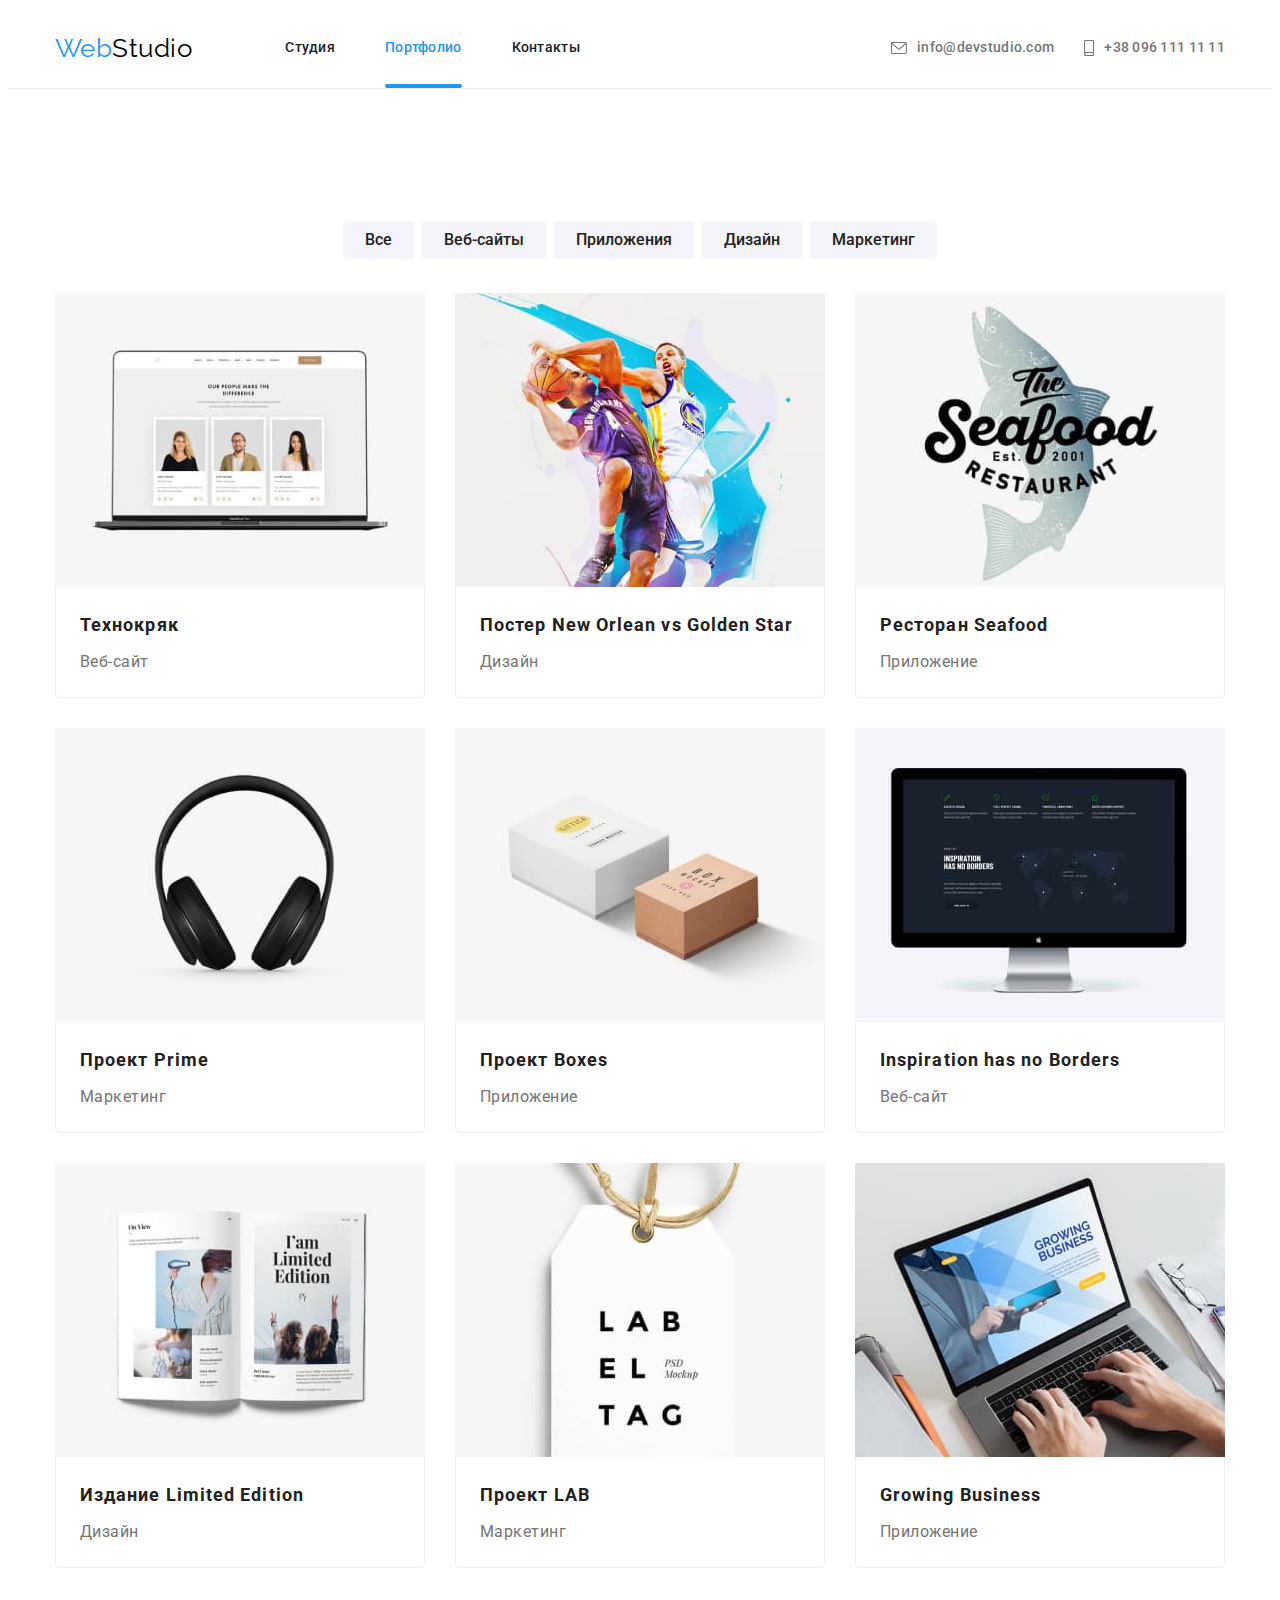
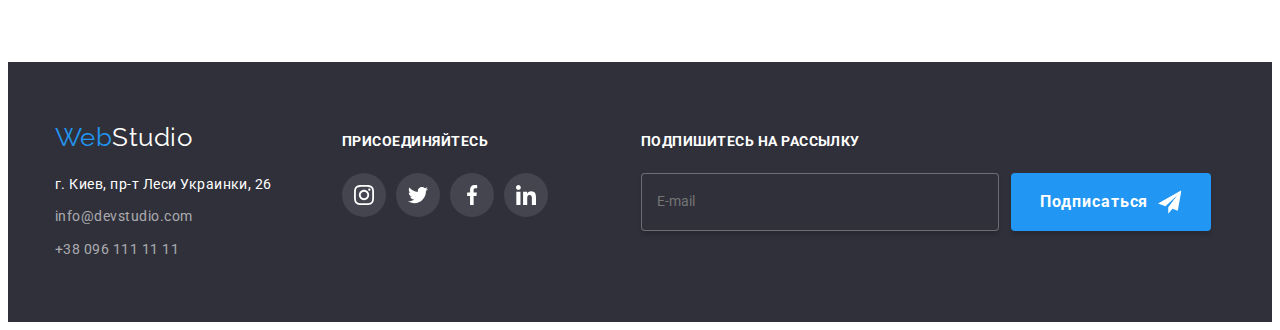
==== commit c2087cc6: "scss" ====
--- a/portfolio.html
+++ b/portfolio.html
@@ -15,7 +15,7 @@
       crossorigin="anonymous"
       referrerpolicy="no-referrer"
     />
-    <link rel="stylesheet" href="./css/styles.css" />
+    <link rel="stylesheet" href="./css/main.min.css" />
   </head>
   <body>
     <header class="header">
@@ -66,9 +66,7 @@
           <h1 class="portfolio__title">Портфолио</h1>
           <ul class="list button-gallery">
             <li class="button-gallery__item">
-              <button type="button" class="button-gallery__btn">
-                Все
-              </button>
+              <button type="button" class="button-gallery__btn">Все</button>
             </li>
             <li class="button-gallery__item">
               <button type="button" class="button-gallery__btn">
@@ -81,9 +79,7 @@
               </button>
             </li>
             <li class="button-gallery__item">
-              <button type="button" class="button-gallery__btn">
-                Дизайн
-              </button>
+              <button type="button" class="button-gallery__btn">Дизайн</button>
             </li>
             <li class="button-gallery__item">
               <button type="button" class="button-gallery__btn">
@@ -95,7 +91,8 @@
             <li class="portfolio__item">
               <a href="#" class="portfolio__link">
                 <div class="portfolio__position">
-                  <img class="portfolio__image"
+                  <img
+                    class="portfolio__image"
                     src="./images/portf(1).jpg"
                     alt="Технокряк"
                     width="370"
@@ -108,14 +105,15 @@
                 </div>
                 <div class="portfolio__box">
                   <h2 class="portfolio__name">Технокряк</h2>
-                  <p class="portfolio__text" >Веб-сайт</p>
-                </div>
-              </a>
-            </li>
-            <li class="portfolio__item">
-              <a href="#" class="portfolio__link">
-                <div class="portfolio__position">
-                  <img class="portfolio__image"
+                  <p class="portfolio__text">Веб-сайт</p>
+                </div>
+              </a>
+            </li>
+            <li class="portfolio__item">
+              <a href="#" class="portfolio__link">
+                <div class="portfolio__position">
+                  <img
+                    class="portfolio__image"
                     src="./images/portf(2).jpg"
                     alt="Постер New Orlean vs Golden Star"
                     width="370"
@@ -127,7 +125,9 @@
                   </p>
                 </div>
                 <div class="portfolio__box">
-                  <h2 class="portfolio__name">Постер New Orlean vs Golden Star</h2>
+                  <h2 class="portfolio__name">
+                    Постер New Orlean vs Golden Star
+                  </h2>
                   <p class="portfolio__text">Дизайн</p>
                 </div>
               </a>
@@ -135,7 +135,8 @@
             <li class="portfolio__item">
               <a href="#" class="portfolio__link">
                 <div class="portfolio__position">
-                  <img class="portfolio__image"
+                  <img
+                    class="portfolio__image"
                     src="./images/portf(3).jpg"
                     alt="Ресторан Seafood"
                     width="370"
@@ -155,7 +156,12 @@
             <li class="portfolio__item">
               <a href="#" class="portfolio__link">
                 <div class="portfolio__position">
-                  <img class="portfolio__image" src="./images/portf(4).jpg" alt="Наушники" width="370" />
+                  <img
+                    class="portfolio__image"
+                    src="./images/portf(4).jpg"
+                    alt="Наушники"
+                    width="370"
+                  />
                   <p class="portfolio__slide">
                     Технокряк это современная площадка распространения
                     коронавируса. Компании используют эту платформу для
@@ -171,7 +177,8 @@
             <li class="portfolio__item">
               <a href="#" class="portfolio__link">
                 <div class="portfolio__position">
-                  <img class="portfolio__image"
+                  <img
+                    class="portfolio__image"
                     src="./images/portf(5).jpg"
                     alt="2 коробки"
                     width="370"
@@ -191,7 +198,12 @@
             <li class="portfolio__item">
               <a href="#" class="portfolio__link">
                 <div class="portfolio__position">
-                  <img class="portfolio__image" src="./images/portf(6).jpg" alt="Монитор" width="370" />
+                  <img
+                    class="portfolio__image"
+                    src="./images/portf(6).jpg"
+                    alt="Монитор"
+                    width="370"
+                  />
                   <p class="portfolio__slide">
                     Технокряк это современная площадка распространения
                     коронавируса. Компании используют эту платформу для
@@ -207,7 +219,12 @@
             <li class="portfolio__item">
               <a href="#" class="portfolio__link">
                 <div class="portfolio__position">
-                  <img class="portfolio__image" src="./images/portf(7).jpg" alt="Книга" width="370" />
+                  <img
+                    class="portfolio__image"
+                    src="./images/portf(7).jpg"
+                    alt="Книга"
+                    width="370"
+                  />
                   <p class="portfolio__slide">
                     Технокряк это современная площадка распространения
                     коронавируса. Компании используют эту платформу для
@@ -223,7 +240,8 @@
             <li class="portfolio__item">
               <a href="#" class="portfolio__link">
                 <div class="portfolio__position">
-                  <img class="portfolio__image"
+                  <img
+                    class="portfolio__image"
                     src="./images/portf(8).jpg"
                     alt="Проект LAB"
                     width="370"
@@ -243,7 +261,12 @@
             <li class="portfolio__item">
               <a href="#" class="portfolio__link">
                 <div class="portfolio__position">
-                  <img class="portfolio__image" src="./images/portf(9).jpg" alt="Ноутбук" width="370" />
+                  <img
+                    class="portfolio__image"
+                    src="./images/portf(9).jpg"
+                    alt="Ноутбук"
+                    width="370"
+                  />
                   <p class="portfolio__slide">
                     Технокряк это современная площадка распространения
                     коронавируса. Компании используют эту платформу дляцифрового
@@ -264,7 +287,7 @@
     <footer class="page-foter">
       <div class="container container-foter">
         <div class="foter-nav">
-          <a href="./index.html" class="foter-logo"
+          <a href="./index.html" class="logo logo--foter"
             ><span class="logo-accent">Web</span>Studio</a
           >
           <address class="address-section">
@@ -294,31 +317,31 @@
           </address>
         </div>
         <div class="social-foter">
-          <p class="join">присоединяйтесь</p>
+          <p class="foter-text">присоединяйтесь</p>
           <ul class="social list">
             <li class="social__item">
-              <a class="social-foter__link" href="#">
+              <a class="social__link social__link--white" href="#">
                 <svg class="social__icon">
                   <use href="./images/symbol-defs.svg#instagram"></use>
                 </svg>
               </a>
             </li>
             <li class="social__item">
-              <a class="social-foter__link" href="#"
+              <a class="social__link social__link--white" href="#"
                 ><svg class="social__icon">
                   <use href="./images/symbol-defs.svg#twitter"></use>
                 </svg>
               </a>
             </li>
             <li class="social__item">
-              <a class="social-foter__link" href="#"
+              <a class="social__link social__link--white" href="#"
                 ><svg class="social__icon">
                   <use href="./images/symbol-defs.svg#facebook"></use>
                 </svg>
               </a>
             </li>
             <li class="social__item">
-              <a class="social-foter__link" href="#"
+              <a class="social__link social__link--white" href="#"
                 ><svg class="social__icon">
                   <use href="./images/symbol-defs.svg#linkedin"></use>
                 </svg>
@@ -327,16 +350,16 @@
           </ul>
         </div>
         <div class="subscribe">
-          <p class="join">Подпишитесь на рассылку</p>
-          <form class="subscribe-form">
+          <p class="foter-text">Подпишитесь на рассылку</p>
+          <form class="subscribe__form">
             <input
               type="email"
               name="user_email"
               placeholder="E-mail"
-              class="input-foter"
+              class="subscribe__input"
             />
-            <button type="submit" class="button">
-              Подписаться<svg width="24" height="24" class="subscribe-icon">
+            <button type="submit" class="button subscribe__button">
+              Подписаться<svg width="24" height="24" class="subscribe__icon">
                 <use href="./images/symbol-defs.svg#subscribe"></use>
               </svg>
             </button>
--- a/css/main.min.css
+++ b/css/main.min.css
@@ -0,0 +1,3 @@
+:root{--main-text-color: #757575;--title-text-color: #212121;--accent-color: #2196f3;--white-color: #ffffff;--background-black: #2f303a;--background-section: #f5f4fa;--main-font: Roboto, sans-serif;--main-foter-color: #000000;--box-shadow: 0px 1px 3px rgba(0, 0, 0, 0.12), 0px 1px 1px rgba(0, 0, 0, 0.14),
+    0px 2px 1px rgba(0, 0, 0, 0.2)}html{box-sizing:border-box}*,*::before,*::after{box-sizing:inherit}body{background-color:var(--white-color);color:var(--main-text-color);font-family:var(--main-font);letter-spacing:0.03em}.container{width:1200px;padding-left:15px;padding-right:15px;margin:0 auto}.list{list-style:none;padding:0;margin:0}.section{padding-top:94px;padding-bottom:94px}.logo{color:var(--main-foter-color);font-family:Raleway, sans-serif;font-size:26px;line-height:1.19;text-decoration:none}.logo--foter{display:inline-block;color:var(--white-color);margin-bottom:20px}.logo-accent{color:var(--accent-color)}.button{border:none;width:200px;min-height:50px;border-radius:4px;color:var(--white-color);background-color:var(--accent-color);cursor:pointer;font-family:inherit;font-weight:700;font-size:16px;line-height:1.87;letter-spacing:0.06em;box-shadow:0px 4px 4px rgba(0,0,0,0.15);transition:background-color 250ms cubic-bezier(0.4, 0, 0.2, 1)}.button:hover{background-color:#188ce8}.button:focus{background-color:#188ce8}.social{display:flex;justify-content:center}.social__item{width:44px;height:44px}.social__item:not(:last-child){margin-right:10px}.social__link{display:flex;padding:12px;fill:#afb1b8;border-radius:50%;transition:background-color 250ms cubic-bezier(0.4, 0, 0.2, 1),fill 250ms cubic-bezier(0.4, 0, 0.2, 1)}.social__link:hover{filter:drop-shadow(0px 4px 4px rgba(0,0,0,0.25));fill:var(--white-color);background-color:var(--accent-color)}.social__link:focus{filter:drop-shadow(0px 4px 4px rgba(0,0,0,0.25));fill:var(--white-color);background-color:var(--accent-color)}.social__link--white{fill:var(--white-color);background-color:rgba(255,255,255,0.1)}.social__icon{width:20px;height:20px;transition:fill 250ms cubic-bezier(0.4, 0, 0.2, 1)}.backdrop{position:fixed;top:0;left:0;width:100%;height:100%;background-color:rgba(0,0,0,0.2);opacity:1;transition:opacity 250ms cubic-bezier(0.4, 0, 0.2, 1)}.backdrop.is-hidden{opacity:0;pointer-events:none}.header{border-bottom:1px solid #ececec}.nav-container{display:flex;align-items:center}.site-nav{display:flex;margin-left:93px}.site-nav__item:not(:last-child){margin-right:50px}.site-nav__link{position:relative;display:block;padding-top:32px;padding-bottom:32px;color:#212121;font-weight:500;font-size:14px;line-height:1.14;letter-spacing:0.02em;text-decoration:none;transition:color 250ms cubic-bezier(0.4, 0, 0.2, 1),fill 250ms cubic-bezier(0.4, 0, 0.2, 1)}.site-nav__link:hover{color:var(--accent-color)}.site-nav__link:focus{color:var(--accent-color)}.site-nav__link--current{color:var(--accent-color)}.site-nav__link--current::after{position:absolute;display:block;border-radius:2px;bottom:0;content:"";height:4px;width:100%;background-color:var(--accent-color)}.contacts{display:flex;margin-left:auto}.contacts__item:not(:last-child){margin-right:30px}.contacts__link{display:flex;align-items:center;color:var(--main-text-color);font-weight:500;font-size:14px;line-height:1.14;letter-spacing:0.02em;text-decoration:none;transition:color 250ms cubic-bezier(0.4, 0, 0.2, 1),fill 250ms cubic-bezier(0.4, 0, 0.2, 1)}.contacts__link:hover{color:var(--accent-color)}.contacts__link:focus{color:var(--accent-color)}.contact__icon{fill:currentColor;margin-right:10px}.section-hero{padding-top:200px;padding-bottom:200px;text-align:center}.background-image{background-color:#c4c4c4;background-image:linear-gradient(to right, rgba(47,48,58,0.4), rgba(47,48,58,0.4)),url(../images/backgroundhero.jpg);background-repeat:no-repeat;background-position:center;background-size:cover;max-width:1600px;height:600px;margin-right:auto;margin-left:auto;border:1px solid #000000;filter:drop-shadow(0px 4px 4px rgba(0,0,0,0.25))}.section-hero__title{margin-top:0;margin-bottom:30px;width:696px;margin-left:auto;margin-right:auto;color:var(--white-color);font-weight:900;font-size:44px;line-height:1.36;text-transform:uppercase;letter-spacing:0.06em}.section-features__title{margin:0;visibility:hidden}.features{padding-bottom:0}.section-features__list{display:flex;justify-content:space-between}.section-features__item{width:270px}.section-features__name{margin-bottom:10px;margin-top:0;color:var(--title-text-color);font-weight:700;font-size:14px;line-height:1.14;text-transform:uppercase}.section-features__text{margin-bottom:0;margin-top:0;font-size:14px;line-height:1.7}.section-features__icon{width:70px;height:70px}.section-features__box{display:flex;justify-content:center;align-items:center;border-radius:4px;width:270px;height:120px;margin-bottom:30px;background-color:var(--background-section)}.section-work__list{display:flex;justify-content:space-between}.section-work__title{margin-top:0;margin-bottom:50px;color:var(--title-text-color);font-weight:700;font-size:36px;line-height:1.16;text-align:center}.section-work__position{position:relative}.section-work__image{display:block}.section-work__text{position:absolute;bottom:0;left:0;height:70px;width:100%;display:flex;align-items:center;justify-content:center;background-color:rgba(47,48,58,0.8);text-transform:uppercase;font-size:14px;font-weight:700;color:var(--white-color);margin:0}.section-team__list{display:flex;justify-content:space-between}.section-team__box{padding-top:30px;padding-bottom:30px}.section-team__item{box-shadow:var(--box-shadow);border-radius:0px 0px 4px 4px;text-align:center;background-color:var(--white-color)}.section-team{background-color:var(--background-section)}.section-team__image{display:block}.section-team__name{margin-top:0;margin-bottom:10px;color:var(--title-text-color);font-weight:500;font-size:16px;line-height:1.18}.section-team__title{margin-top:0;margin-bottom:50px;color:var(--title-text-color);font-weight:700;font-size:36px;line-height:1.16;text-align:center}.section-team__text{margin-bottom:16px;margin-top:0;font-size:16px;line-height:1.18}.section-client__title{margin-top:0;margin-bottom:50px;color:var(--title-text-color);font-weight:700;font-size:36px;line-height:1.16;text-align:center}.section-client__list{display:flex}.section-client__item{display:flex;text-align:center}.section-client__item:not(:last-child){margin-right:30px}.section-client__link{display:flex;width:170px;height:92px;justify-content:center;align-items:center;fill:#afb1b8;border:1px solid #afb1b8;border-radius:4px;transition:border 250ms cubic-bezier(0.4, 0, 0.2, 1),fill 250ms cubic-bezier(0.4, 0, 0.2, 1)}.section-client__link:hover{fill:var(--accent-color);border:1px solid var(--accent-color)}.section-client__link:focus{fill:var(--accent-color);border:1px solid var(--accent-color)}.button-gallery{display:flex;padding-bottom:34px;justify-content:center}.button-gallery__item:not(:last-child){margin-right:8px}.button-gallery__btn{min-height:38px;border:none;border-radius:4px;padding:6px 22px;color:var(--title-text-color);background-color:var(--background-section);cursor:pointer;font-family:inherit;font-weight:500;font-size:16px;line-height:1.62;transition:color 250ms cubic-bezier(0.4, 0, 0.2, 1),background-color 250ms cubic-bezier(0.4, 0, 0.2, 1),box-shadow 250ms cubic-bezier(0.4, 0, 0.2, 1)}.button-gallery__btn:hover{color:var(--white-color);background-color:var(--accent-color);box-shadow:0px 4px 4px rgba(0,0,0,0.25)}.button-gallery__btn:focus{color:var(--white-color);background-color:var(--accent-color);box-shadow:0px 4px 4px rgba(0,0,0,0.25)}.portfolio__title{visibility:hidden;margin:0}.portfolio{display:flex;flex-wrap:wrap}.portfolio__image{display:block}.portfolio__item{margin-right:30px;margin-bottom:30px;width:370px}.portfolio__item:nth-child(3n){margin-right:0}.portfolio__item:nth-last-child(-n+3){margin-bottom:0}.portfolio__item:hover{box-shadow:1px 4px 6px rgba(0,0,0,0.16),0px 4px 4px rgba(0,0,0,0.06),0px 1px 1px rgba(0,0,0,0.12)}.portfolio__item:focus{box-shadow:1px 4px 6px rgba(0,0,0,0.16),0px 4px 4px rgba(0,0,0,0.06),0px 1px 1px rgba(0,0,0,0.12)}.portfolio__link{text-decoration:none;transition:box-shadow 250ms cubic-bezier(0.4, 0, 0.2, 1);border-radius:5px}.portfolio__link:hover .portfolio__slide{transform:translateY(0)}.portfolio__link:focus .portfolio__slide{transform:translateY(0)}.portfolio__slide{position:absolute;top:0;left:0;transform:translateY(100%);margin:0;width:100%;height:100%;padding:63px 24px 10px;overflow:auto;background-color:rgba(33,150,243,0.9);transition:transform 250ms cubic-bezier(0.4, 0, 0.2, 1);color:var(--white-color);font-size:18px;line-height:1.56}.portfolio__name{margin-top:0;margin-bottom:4px;color:var(--title-text-color);font-weight:700;font-size:18px;line-height:2;letter-spacing:0.06em}.portfolio__text{margin:0;font-size:16px;line-height:1.87;color:var(--main-text-color)}.portfolio__box{border:1px solid #eeeeee;box-sizing:border-box;border-bottom-right-radius:5px;border-bottom-left-radius:5px;border-top:0;padding:20px 24px}.portfolio__position{position:relative;overflow:hidden}.page-foter{padding-top:60px;padding-bottom:60px;background-color:var(--background-black);font-size:14px;line-height:1.7}.social-foter{margin-left:70px}.container-foter{display:flex;align-items:baseline}.foter-text{display:inline-block;margin-top:0;margin-bottom:20px;text-transform:uppercase;color:var(--white-color);font-weight:700}.address-section__item{font-style:normal}.address-section__item:not(:last-child){margin-bottom:9px}.address-section__link{color:rgba(255,255,255,0.6);text-decoration:none;transition:color 250ms cubic-bezier(0.4, 0, 0.2, 1)}.address-section__link:hover{color:var(--accent-color)}.address-section__link:focus{color:var(--accent-color)}.address-section__link--white{color:var(--white-color);text-decoration:none;transition:color 250ms cubic-bezier(0.4, 0, 0.2, 1)}.subscribe__form{display:flex}.subscribe__form::placeholder{color:rgba(255,255,255,0.6);font-size:16px;line-height:1.25;letter-spacing:0.03em}.subscribe__icon{margin-left:10px}.subscribe__button{display:flex;align-items:center;padding:10px 29px}.subscribe{margin-left:93px}.subscribe__input{min-width:358px;min-height:50px;margin-right:12px;padding:16px 15px;box-shadow:0px 4px 4px rgba(0,0,0,0.15);border-radius:4px;border:1px solid rgba(255,255,255,0.3);background-color:var(--background-black);color:var(--white-color);font:var(--main-font)}.modal{position:absolute;top:50%;left:50%;transform:translate(-50%, -50%);min-width:528px;min-height:581px;background-color:var(--white-color);box-shadow:0px 1px 3px #000,0px 1px 1px #000,0px 2px 1px #000;border-radius:4px}.modal__button{position:absolute;right:8px;top:8px;border-radius:50%;border:1px solid rgba(0,0,0,0.1);cursor:pointer;width:30px;height:30px;padding:0;background-color:var(--white-color)}.modal__button:hover{fill:var(--accent-color)}.modal__button:focus{fill:var(--accent-color)}.modal-form{display:flex;flex-direction:column;text-align:left;justify-content:center;padding:40px}.modal-form__title{display:flex;justify-content:center;font-size:20px;line-height:1.15;font-weight:700;color:var(--title-text-color);text-align:center;margin-bottom:12px;margin-top:0}.modal-form__name{margin:0}.modal-form__name:nth-child(1){margin-bottom:4px}.modal-form__input{display:block;width:100%;height:40px;cursor:pointer;padding-left:42px;outline:none;background:transparent;border:1px solid rgba(33,33,33,0.2);box-sizing:border-box;border-radius:4px;transition:border-color 250ms cubic-bezier(0.4, 0, 0.2, 1)}.modal-form__input:focus{border-color:var(--accent-color);fill:var(--accent-color)}.modal-form__input:focus+.modal-form__icon{border-color:var(--accent-color);fill:var(--accent-color)}.modal-form__icon{position:absolute;left:12px;top:50%;display:block;width:18px;height:18px;fill:#212121;transition:fill 250ms cubic-bezier(0.4, 0, 0.2, 1)}.modal-form__position{position:relative;margin-bottom:10px}.modal-form__lebel{display:block;cursor:pointer;font-size:12px;line-height:1.16;letter-spacing:0.01em}.comment-text{display:block;margin-top:0;margin-bottom:4px;cursor:pointer;font-size:12px;line-height:1.16;letter-spacing:0.01em}.modal-form__textarea{width:100%;height:120px;padding:16px 12px;resize:none;border-radius:4px;border:1px solid rgba(33,33,33,0.2);margin-bottom:20px;cursor:pointer;transition:border-color 250ms cubic-bezier(0.4, 0, 0.2, 1)}.modal-form__textarea::placeholder{color:rgba(117,117,117,0.5);font-size:12px;line-height:1.16;letter-spacing:0.01em}.modal-form__textarea:focus{outline:none;border-color:var(--accent-color)}.checkbox{display:flex;justify-content:center;align-items:center;font-size:14px;line-height:1.71;cursor:pointer;margin-bottom:30px}.modal-form__policy{position:absolute;width:1px;height:1px;margin:-1px;border:0;padding:0;white-space:nowrap;clip-path:inset(100%);clip:rect(0 0 0 0);overflow:hidden}.modal-form__policy:checked+.modal-form__checkbox-icon{background-color:var(--accent-color);border-color:var(--accent-color);background-origin:border-box;background-size:contain}.modal-form__checkbox-icon{width:16px;height:15px;border:2px solid #000000;border-radius:2px;box-shadow:0px 4px 4px rgba(0,0,0,0.25);margin-right:8px;fill:var(--white-color);transition:border-color 250ms cubic-bezier(0.4, 0, 0.2, 1),background-color 250ms cubic-bezier(0.4, 0, 0.2, 1)}.modal-form__link{color:var(--accent-color)}.modal-form__button--center{align-self:center}
+/*# sourceMappingURL=main.min.css.map */